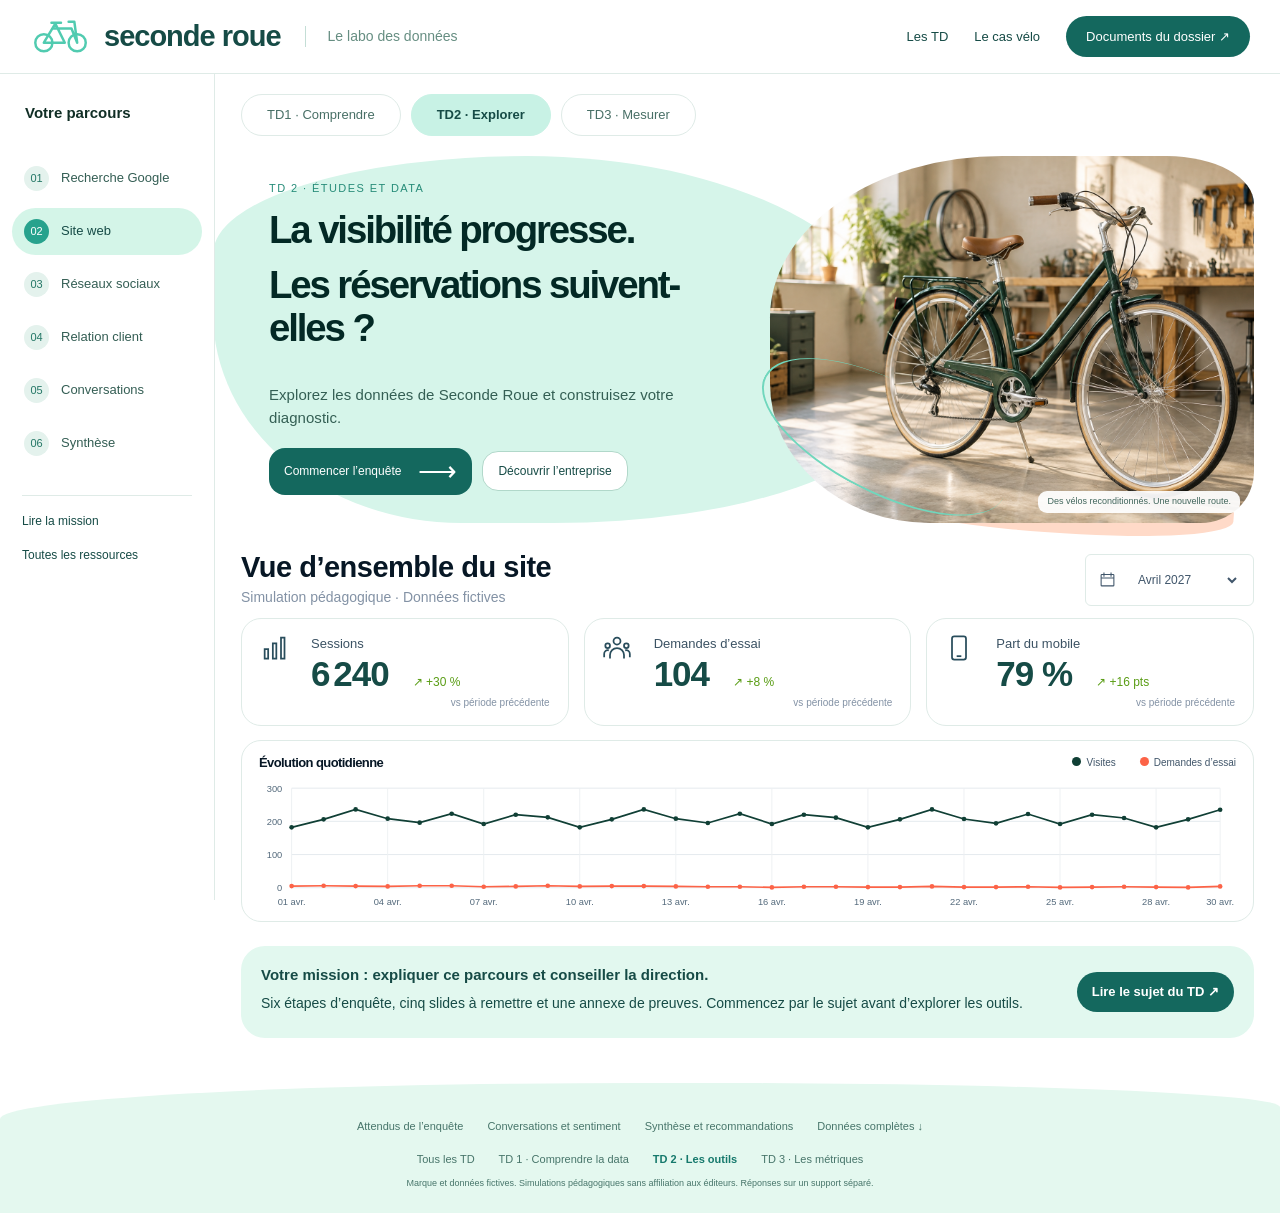
==== td2/index.html @ 2f0f9d17 "Add files via upload" ====
<!doctype html><html lang="fr"><head><meta charset="utf-8"><meta name="viewport" content="width=device-width,initial-scale=1"><meta name="theme-color" content="#103f35"><title>Seconde Roue | TD2 • Études et Data</title><link rel="stylesheet" href="style.css"><link rel="stylesheet" href="maquette.css"><link rel="stylesheet" href="pedagogie.css"><script defer src="data.js"></script><script defer src="lab.js"></script><script defer src="pedagogie.js"></script><script defer src="design.js"></script><link rel="stylesheet" href="../fresh.css"><script src="../fresh.js" defer></script></head><body data-fresh-td="2">
<a class="skip-content" href="#workspace">Aller à l’espace d’analyse</a>
<header class="masthead"><a href="./" class="reference-logo" aria-label="seconde roue, accueil"></a><nav class="primary-nav" aria-label="Navigation principale"><a href="../index.html">Tous les TD</a><a href="#mission">Le sujet du TD</a><a href="#site">Les outils</a><a href="#documents">Les documents</a></nav><a class="open-folder" href="#mission">Ouvrir le dossier</a><button class="header-search" id="open-search" aria-label="Rechercher dans les données"><svg viewBox="0 0 24 24" aria-hidden="true"><circle cx="10" cy="10" r="6.5"/><path d="m15 15 5 5"/></svg></button><div class="brand-manifesto">DES<br>VÉLOS<br>POUR<br>DEMAIN<span></span></div></header>
<section class="landing-hero" aria-labelledby="hero-title"><div class="landing-copy"><a href="../index.html" class="module-label" title="Revenir à l’accueil du module">TD 2 · ÉTUDES ET DATA</a><h1 id="hero-title"><span>La visibilité progresse.</span><span>Les réservations suivent-elles ?</span></h1><p>Explorez les données de Seconde Roue et construisez votre diagnostic.</p><div class="hero-buttons"><a class="start-investigation" href="#mission">Commencer l’enquête <span>⟶</span></a><button data-doc="D01" class="discover-company">Découvrir l’entreprise</button></div><div class="hero-signature"><span></span>DES VÉLOS DE SECONDE VIE<br>POUR UN AVENIR PLUS LOIN.</div></div><figure class="landing-figure"><div class="reference-photo" role="img" aria-label="Vélo de ville vert dans l’atelier Seconde Roue, visuel de la maquette approuvée"></div><figcaption>Des vélos reconditionnés. Une nouvelle route.</figcaption></figure></section>
<section id="workspace" class="analysis-workspace" aria-label="Espace d’analyse"><aside class="analysis-sidebar"><div class="analysis-label">ESPACE D’ANALYSE</div><nav id="sections" aria-label="Dossiers du TD"></nav><div class="analysis-signature"><span></span>COMPRENDRE AUJOURD’HUI.<br>PLUS DE VÉLOS DEMAIN.</div></aside><main id="main" tabindex="-1"></main></section>
<footer class="site-footer"><nav aria-label="Prolonger l’analyse"><a href="#mission">Attendus de l’enquête</a><a href="#ecoute">Conversations et sentiment</a><a href="#synthese">Synthèse et recommandations</a><a href="downloads/donnees-completes.json" download>Données complètes ↓</a></nav><br><nav aria-label="Travaux dirigés du module"><a href="../index.html">Tous les TD</a><a href="../td1/index.html">TD 1 · Comprendre la data</a><a href="./" aria-current="page">TD 2 · Les outils</a><a href="../td3/index.html">TD 3 · Les métriques</a></nav><p>Marque et données fictives. Simulations pédagogiques sans affiliation aux éditeurs. Réponses sur un support séparé.</p></footer><dialog id="detail"><button class="close" aria-label="Fermer">×</button><div id="detail-content"></div></dialog>
</body></html>
---- td2/style.css ----
:root{--green:#173f35;--paper:#f7f6f0;--lime:#d6ed78;--coral:#f07857;--ink:#243d35;--muted:#66746d;--line:#e0e5de;--blue:#4285f4}*{box-sizing:border-box}body{margin:0;background:var(--paper);color:var(--ink);font-family:Arial,sans-serif;font-size:15px;line-height:1.55}a{color:inherit}button,input,select{font:inherit}button,a,select,input{outline-offset:4px}button{cursor:pointer}.course{background:#fff;border-bottom:1px solid var(--line);padding:18px 32px;display:flex;align-items:center;gap:40px}.course-title{text-decoration:none;font-size:15px;letter-spacing:1px}.course-title small{display:block;font-size:10px;letter-spacing:1.5px;color:var(--muted)}.course nav{display:flex;gap:8px}.course nav a,.course nav>span{text-decoration:none;padding:8px 20px;border-radius:8px;font-size:13px;font-weight:bold}.course nav small{display:block;font-weight:normal;font-size:11px}.course nav a[aria-current]{background:var(--green);color:#fff}.course nav>span{color:#8d9690}.course-note{margin-left:auto;font-size:9px;letter-spacing:1.5px;color:var(--muted)}.shell{display:grid;grid-template-columns:238px minmax(0,1fr);max-width:1700px;margin:auto}aside{border-right:1px solid var(--line);padding:26px 21px;display:flex;flex-direction:column;min-height:calc(100vh - 90px);position:sticky;top:0;height:100vh}.brand img{width:190px;mix-blend-mode:multiply;display:block}.case-label{font-size:10px;letter-spacing:1.5px;margin:18px 10px 28px;color:var(--muted)}.case-label b{background:var(--lime);color:var(--green);padding:4px 7px;margin-left:4px;border-radius:5px}#sections{display:flex;flex-direction:column;gap:5px}#sections a{display:flex;gap:12px;align-items:center;text-decoration:none;padding:11px 12px;border-radius:8px;font-size:13px}#sections a .num{font-size:10px;color:var(--muted);width:16px}#sections a.active{background:var(--green);color:#fff}#sections a.active .num{color:var(--lime)}#sections a:hover{background:#e6ecd9;color:var(--green)}.aside-bottom{margin-top:auto;padding:30px 10px 16px}.aside-bottom p{font-family:Georgia,serif;font-size:21px;line-height:1.3}.pill{display:inline-block;border-radius:30px;background:#e9eddf;padding:5px 10px;font-size:10px}.pill.orange{background:#ffe4d9}.pill.lime{background:var(--lime)}main{padding:32px 42px 65px;min-width:0}.eyebrow{font-size:10px;letter-spacing:2px;font-weight:bold;text-transform:uppercase;color:var(--muted)}h1{font-family:Georgia,serif;font-weight:normal;font-size:46px;line-height:1.08;letter-spacing:-1.5px;margin:15px 0 18px}h1 em{color:var(--coral);font-style:normal}h2{font-family:Georgia,serif;font-size:26px;font-weight:normal;line-height:1.25;margin:0 0 14px}h3{font-size:15px;margin:0 0 10px}p{margin:0 0 15px}.intro{max-width:720px;color:var(--muted);font-size:15px}.hero{display:grid;grid-template-columns:1fr 1fr;gap:30px;align-items:center;margin:10px 0 30px}.hero img{width:100%;height:330px;object-fit:cover;border-radius:15px}.hero p{max-width:480px}.hero .eyebrow{color:var(--green)}.actions{display:flex;gap:10px;flex-wrap:wrap;margin:20px 0}.btn{display:inline-flex;text-decoration:none;border:1px solid var(--line);border-radius:7px;background:#fff;padding:10px 15px;align-items:center;gap:10px;font-size:12px;font-weight:bold;color:var(--green)}.btn.primary{background:var(--green);color:#fff;border-color:var(--green)}.btn:hover{filter:brightness(.94)}.metrics{display:grid;grid-template-columns:repeat(4,1fr);gap:12px;margin:25px 0}.metric{background:#fff;border:1px solid var(--line);padding:18px 20px;border-radius:10px}.metric small{font-size:10px;color:var(--muted);display:block}.metric strong{display:block;font-size:28px;margin:8px 0 3px;font-weight:normal;letter-spacing:-1px}.metric span{font-size:11px}.metric.featured{background:var(--lime);border-color:var(--lime)}.grid{display:grid;grid-template-columns:repeat(2,minmax(0,1fr));gap:18px;margin:22px 0}.card{background:white;padding:25px;border:1px solid var(--line);border-radius:12px}.card.dark{background:var(--green);color:white}.card.dark .eyebrow{color:var(--lime)}.card.soft{background:#eeeedf}.card p{font-size:13px}.step{display:flex;align-items:flex-start;gap:16px;margin:15px 0}.step .number{background:var(--lime);padding:5px 11px;border-radius:6px;font-size:12px;color:var(--green)}.step p{margin:0}.section-top{display:flex;justify-content:space-between;align-items:flex-start;gap:20px}.simulation{font-size:10px;color:var(--muted);max-width:150px;text-align:right}.tool-tabs{display:flex;gap:7px;flex-wrap:wrap;margin:25px 0 20px}.tool-tabs button{border:1px solid var(--line);background:white;padding:10px 15px;border-radius:6px;font-size:12px}.tool-tabs button.active{background:var(--green);color:white;border-color:var(--green)}.platform{background:#fff;border:1px solid var(--line);border-radius:12px;overflow:hidden;margin-bottom:22px}.platform-head{padding:18px 22px;border-bottom:1px solid var(--line);display:flex;justify-content:space-between;align-items:center;gap:15px}.platform-brand{font-size:18px;font-weight:bold;letter-spacing:-.5px}.platform-brand .dot{display:inline-block;width:9px;height:22px;background:#efac34;border-radius:4px;margin-right:8px;vertical-align:middle}.platform-head small{font-size:10px;color:var(--muted)}.platform-body{padding:22px}.toolbar{display:flex;flex-wrap:wrap;gap:12px;align-items:end;margin-bottom:18px}.toolbar label{font-size:10px;display:flex;flex-direction:column;gap:4px;color:var(--muted)}.toolbar input,.toolbar select{border:1px solid var(--line);padding:7px 9px;border-radius:5px;color:var(--ink);background:white;max-width:230px}.toolbar .btn{margin-left:auto}.table-wrap{overflow:auto;max-height:470px;border:1px solid var(--line);border-radius:7px}table{border-collapse:collapse;width:100%;font-size:12px;white-space:nowrap}th{position:sticky;top:0;background:#f4f6f3;text-align:left;z-index:1}th,td{padding:11px 13px;border-bottom:1px solid var(--line)}th button{border:0;background:none;color:var(--muted);padding:0;font-size:10px;text-transform:uppercase;text-align:left}tr:hover td{background:#fafbf6}td.number{text-align:right;font-variant-numeric:tabular-nums}.row-detail{border:0;color:var(--green);background:#eef3e4;border-radius:4px;padding:3px 8px;font-size:11px}.table-note{font-size:11px;color:var(--muted);margin:10px 0}.questions{background:#e9eddf;border-radius:12px;padding:25px;margin:28px 0}.questions .eyebrow{color:var(--green)}.questions ol{padding-left:20px}.questions li{margin:13px 0;padding-left:7px;font-size:14px}.questions a{font-weight:bold}.questions .deliverable{border-top:1px solid #cdd6c3;padding-top:15px;font-size:12px}.documents{display:grid;grid-template-columns:repeat(2,minmax(0,1fr));gap:10px}.doc{border:1px solid var(--line);padding:16px;border-radius:8px;background:white;text-align:left;color:var(--ink)}.doc small{display:block;font-size:10px;color:var(--muted);margin-bottom:6px}.doc:hover{border-color:var(--green)}.plot{width:100%;height:auto;display:block}.legend{display:flex;gap:20px;font-size:11px;flex-wrap:wrap}.legend i{display:inline-block;width:9px;height:9px;border-radius:50%;margin-right:5px}.note{font-size:12px;background:#f5f3ec;padding:15px;border-radius:6px;margin:15px 0}.tool-purpose{border-left:3px solid var(--coral);padding-left:16px;margin:18px 0;font-size:13px}.tool-purpose p{margin:4px 0}.flow{display:flex;gap:10px;flex-wrap:wrap;padding:25px 0}.flow span{padding:10px 15px;border-radius:8px;background:#edf1e5;flex:1;font-size:12px}.post-grid{display:grid;grid-template-columns:repeat(3,1fr);gap:12px;margin-bottom:20px}.post{padding:16px;background:#f5f6f2;border-radius:8px}.post .visual{height:75px;display:flex;align-items:center;justify-content:center;font-family:Georgia,serif;font-size:24px;margin-bottom:15px;border-radius:5px;text-align:center;line-height:1.1}.post p{font-size:12px}.funnel-row{display:grid;grid-template-columns:150px 1fr 55px;gap:14px;align-items:center;font-size:12px;margin:15px 0}.funnel-bar{height:24px;background:#edf1e5;border-radius:3px}.funnel-bar div{height:100%;background:var(--green);border-radius:3px}.budget{display:grid;grid-template-columns:repeat(3,1fr);gap:12px}.budget button{padding:18px;border-radius:8px;background:white;border:1px solid var(--line);text-align:left;color:var(--ink)}.budget button.selected{border:2px solid var(--green);background:#f0f5e7}dialog{border:0;border-radius:14px;padding:35px;max-width:760px;width:90%;max-height:85vh;color:var(--ink)}dialog::backdrop{background:#173f3580}.close{position:absolute;right:15px;top:12px;border:0;background:transparent;font-size:24px}.document-content{white-space:pre-wrap;font-size:14px;line-height:1.7}.detail-list div{padding:10px 0;border-bottom:1px solid var(--line)}.detail-list b{display:block;font-size:11px;color:var(--muted)}footer{text-align:center;font-size:10px;color:var(--muted);border-top:1px solid var(--line);padding:20px}.sr-only{position:absolute;width:1px;height:1px;overflow:hidden;clip:rect(0,0,0,0)}@media(min-width:1400px){main{padding:40px 60px}.hero img{height:380px}h1{font-size:58px}}@media(max-width:1000px){.course-note{display:none}.course{gap:15px;padding:15px}.course nav a,.course nav>span{padding:7px 12px}.shell{grid-template-columns:190px minmax(0,1fr)}aside{padding:22px 12px}.brand img{width:165px}main{padding:25px}.hero{grid-template-columns:1fr}.hero img{height:280px}.metrics{grid-template-columns:repeat(2,1fr)}.post-grid{grid-template-columns:1fr 1fr}}@media(max-width:680px){.course{display:block}.course nav{margin-top:12px}.course nav small{display:none}.shell{display:block}aside{height:auto;min-height:0;position:static;border-right:0;border-bottom:1px solid var(--line);padding:16px}.brand img{width:160px}.case-label,.aside-bottom{display:none}#sections{flex-direction:row;overflow:auto;margin-top:15px}#sections a{white-space:nowrap;padding:8px}#sections .num{display:none}main{padding:24px 16px}h1{font-size:38px}.grid,.documents,.post-grid,.budget{grid-template-columns:1fr}.hero{gap:15px}.hero img{height:250px}.platform-body{padding:14px}.metric{padding:14px}.metric strong{font-size:25px}.simulation{max-width:100px}.funnel-row{grid-template-columns:110px 1fr 35px}}@media print{aside,.course,footer,.toolbar,.tool-tabs,.actions{display:none}.shell{display:block}main{padding:0}.platform,.card,.questions{break-inside:avoid}.table-wrap{max-height:none}body{background:white}dialog{position:static}.hero img{height:200px}}
---- td2/maquette.css ----
:root{--green:#103f35;--ink:#062c28;--paper:#faf9f5;--lime:#d0f377;--coral:#fc6347;--muted:#697980;--line:#d8dfe4}html{scroll-behavior:smooth}body{background:var(--paper);color:var(--ink);font-family:Arial,Helvetica,sans-serif;font-size:15px}.skip-content{position:absolute;left:20px;top:-100px;z-index:20;background:var(--green);color:white;padding:12px}.skip-content:focus{top:12px}.masthead{height:89px;max-width:1600px;margin:auto;padding:0 3.4%;display:flex;align-items:center;gap:0}.reference-logo{display:block;flex:none;width:320px;height:60px;background:url('assets/maquette.png') no-repeat -50px -13px;background-size:1536px 1024px}.primary-nav{display:flex;gap:42px;margin:auto;align-items:center}.primary-nav a{text-decoration:none;font-size:15px;color:#071923;white-space:nowrap}.primary-nav a:hover{color:#58832d}.open-folder{padding:13px 29px;border-radius:10px;background:var(--lime);font-size:15px;color:#092d23;text-decoration:none;white-space:nowrap}.header-search{border:0;border-left:1px solid #b8c0c1;border-right:1px solid #b8c0c1;background:none;margin-left:7.3%;padding:13px 31px;display:grid;place-items:center;color:var(--ink)}.header-search svg{width:23px;height:23px;fill:none;stroke:currentColor;stroke-width:1.4}.brand-manifesto{font-size:9px;letter-spacing:2.3px;line-height:1.35;margin-left:24px;min-width:57px}.brand-manifesto span{display:block;width:27px;border-top:1px solid var(--muted);margin-top:8px}.landing-hero{display:grid;grid-template-columns:minmax(0,1fr) minmax(0,1fr);gap:2.5%;max-width:1600px;margin:0 auto;padding:0 1.85% 10px 3.6%;align-items:stretch}.landing-copy{padding-top:38px;display:flex;flex-direction:column;min-width:0}.module-label{font-size:11px;letter-spacing:3.5px;color:#42565c;text-decoration:none;width:max-content}.landing-copy h1{font-family:Georgia,'Times New Roman',serif;font-weight:600;font-size:clamp(30px,3.72vw,58px);letter-spacing:-2.6px;line-height:1.14;margin:21px 0 16px;color:#032925}.landing-copy h1 span{display:block;white-space:nowrap;transform:scaleX(.93);transform-origin:left;width:107.5%}.landing-copy>p{font-size:19px;color:#526269;line-height:1.4;letter-spacing:.05px;margin:2px 0 28px;max-width:670px}.hero-buttons{display:flex;gap:34px;align-items:center}.start-investigation{display:flex;align-items:center;gap:17px;background:var(--green);color:white;padding:14px 30px;border-radius:10px;font-size:16px;text-decoration:none;white-space:nowrap}.start-investigation span{font-size:27px;line-height:1;font-weight:normal}.discover-company{font-size:16px;border:0;background:transparent;color:var(--ink);padding:10px 0;white-space:nowrap}.hero-signature{font-size:10px;letter-spacing:2.8px;line-height:1.6;color:#42565c;margin-top:auto;padding:35px 0 31px}.hero-signature>span{display:block;width:29px;border-top:1px solid #576b6e;margin-bottom:11px}.landing-figure{margin:0;min-width:0}.reference-photo{aspect-ratio:738/459;width:100%;border-radius:14px;background-image:url('assets/maquette.png');background-size:208.1301% 223.0937%;background-position:96.3659% 15.7522%;background-repeat:no-repeat}.landing-figure figcaption{text-align:right;color:#5c6c72;font-size:11px;margin-top:5px;padding-right:3px}.analysis-workspace{display:grid;grid-template-columns:261px minmax(0,1fr);max-width:1560px;margin:0 auto 32px;width:calc(100% - 40px);background:#fff;border-radius:9px;overflow:hidden;min-height:426px}.analysis-sidebar{padding:23px 12px 23px;position:static;min-height:0;height:auto;top:auto;background:#ecf3d5;border:0;display:flex;flex-direction:column}.analysis-label{font-size:10px;letter-spacing:2.3px;color:#102e25;padding:0 18px;margin:0 0 18px}#sections{display:flex;gap:2px}#sections a{display:flex;align-items:center;gap:18px;font-size:14px;padding:14px 18px;color:#173d35;border-radius:6px;white-space:nowrap;min-height:49px}#sections a .nav-icon{width:25px;height:25px;flex:none}#sections a .nav-icon svg{width:23px;height:23px;fill:none;stroke:currentColor;stroke-width:1.6;stroke-linecap:round;stroke-linejoin:round}#sections a.active{background:var(--green);color:white}#sections a:hover{background:#dce9bf}#sections a.active:hover{background:#174c40}.analysis-signature{font-size:9px;letter-spacing:2.4px;color:#476158;line-height:1.65;margin-top:auto;padding:35px 20px 0}.analysis-signature span{display:block;width:27px;border-top:1px solid #687c6b;margin-bottom:12px}main{padding:19px 24px 25px;min-width:0;background:#fff}main h1{font-family:Arial,sans-serif;font-size:30px;font-weight:600;line-height:1.17;letter-spacing:-.7px;margin:3px 0 10px}main h1 br{display:none}main h1 em{color:var(--ink)}main .section-top .intro{font-size:13px;max-width:750px;margin-bottom:8px;color:#7d8c9a}main .section-top .eyebrow{font-size:9px;letter-spacing:1.5px;margin-bottom:7px;display:block}main .simulation{font-size:9px;max-width:125px}.overview-head{display:flex;justify-content:space-between;align-items:flex-start;gap:15px;margin:0 0 12px}.overview-head h2{font-family:Arial,sans-serif;font-weight:bold;font-size:28px;letter-spacing:-.5px;color:#071725;margin:0 0 2px}.overview-head p{font-size:14px;color:#8392a5;margin:0}.overview-period{display:flex;align-items:center;gap:10px;border:1px solid var(--line);padding:9px 13px;border-radius:6px;flex:none;margin-top:5px;color:#40566b;font-size:12px;background:#fff}.overview-period svg{width:17px;height:17px;stroke:currentColor;fill:none;stroke-width:1.5}.overview-period select{border:0;color:#40566b;background:white;font-size:12px;max-width:170px;padding-right:8px}.overview-metrics{display:grid;grid-template-columns:repeat(3,1fr);gap:15px;margin:0 0 14px}.overview-metric{border:1px solid var(--line);border-radius:5px;padding:15px 18px 16px;display:grid;grid-template-columns:34px 1fr;gap:4px 17px;min-width:0}.overview-metric .metric-icon{grid-row:1/4}.metric-icon svg{width:28px;height:28px;stroke:#294d5c;fill:none;stroke-width:1.5}.overview-metric .stat-label{font-size:13px;color:#3b5263;margin:0 0 5px}.overview-metric .stat-line{display:flex;align-items:baseline;gap:24px;flex-wrap:wrap}.overview-metric .stat-value{color:#071725;font-size:35px;letter-spacing:-1px;line-height:1.1}.overview-metric .stat-change{font-size:12px;color:#5a9d15;white-space:nowrap}.overview-metric .stat-foot{font-size:10px;color:#8392a5;text-align:right;margin:1px 0 0}.daily-chart{border:1px solid var(--line);border-radius:6px;padding:12px 17px 9px;overflow:hidden}.chart-head{display:flex;justify-content:space-between;align-items:center;gap:14px}.chart-head h3{font-size:13px;color:#071725;font-weight:600;margin:0}.chart-head .legend{font-size:10px;gap:24px;color:#41566a}.daily-chart svg{display:block;width:100%;margin-top:5px}.overview-note{font-size:11px;color:#6a7e8c;margin:8px 0 0}.overview-actions{display:flex;gap:10px;margin-top:15px;flex-wrap:wrap}.overview-actions .btn{font-weight:normal;font-size:11px;padding:7px 12px}.investigation-body{border-top:1px solid #e5e9ec;margin-top:28px;padding-top:24px}.investigation-body h2{font-family:Arial,sans-serif;font-size:21px;font-weight:bold;color:#092d28}.tool-tabs{margin:17px 0 15px;gap:6px}.tool-tabs button{font-size:11px;border-radius:5px;padding:9px 12px}.platform{border-radius:6px;margin-bottom:18px}.platform-head{padding:14px 16px;background:#fcfdfb}.platform-brand{font-size:17px;font-weight:600}.platform-body{padding:18px}.metric{border-radius:5px;padding:13px 15px}.metrics{gap:10px;margin:16px 0;grid-template-columns:repeat(4,minmax(0,1fr))}.metric strong{font-size:27px;color:#081c29}.metric small{font-size:9px}.metric.featured{background:#f0f5e4;border-color:#d7e3c8}.metric span{font-size:10px;color:#667782}.tool-purpose{border-left:2px solid #c4dd94;padding-left:12px;font-size:12px;margin:0 0 17px}.tool-purpose p{margin:3px 0}.toolbar{gap:9px}.toolbar label{font-size:9px}.toolbar .btn{font-size:10px;padding:8px 10px}.toolbar input,.toolbar select{font-size:11px;padding:7px 8px}.table-wrap{border-radius:5px;max-height:420px}.table-note{font-size:10px;color:#82919b}table{font-size:11px}th,td{padding:10px 12px}th{background:#f6f8f5}th button{font-size:9px}.questions{border:1px solid #dbe5c9;background:#f1f5e7;border-radius:6px;padding:20px}.questions h2{font-family:Arial,sans-serif;font-size:21px;font-weight:600;margin-top:6px}.questions li{font-size:13px}.questions .eyebrow{font-size:9px}.card{border-radius:6px;padding:22px}.card h2{font-family:Arial,sans-serif;font-size:22px;font-weight:600}.doc{border-radius:6px;font-size:12px;padding:15px}.doc small{font-size:9px}.site-footer{display:block;max-width:1560px;margin:auto;padding:15px 30px 24px;border-top:1px solid #e3e6df;font-size:10px;color:#7a8a85;background:transparent}.site-footer nav{display:flex;gap:24px;justify-content:center;flex-wrap:wrap}.site-footer nav a{text-decoration:none}.site-footer nav a[aria-current]{color:var(--green);font-weight:bold}.site-footer p{margin:10px 0 0;text-align:center;font-size:9px}.site-footer span{color:#98a09b}.analysis-workspace:target{scroll-margin-top:18px}.documents-intro{font-size:14px;color:#788c93}.grid{gap:15px}.landing-hero .hero-signature{font-family:Arial,sans-serif}.header-search:hover{color:#65a411}.open-folder:hover{background:#c5ec67}.btn.primary{background:var(--green)}@media(min-width:1450px){.landing-copy h1{font-size:58px}.landing-copy{padding-top:39px}.landing-copy>p{font-size:20px}.hero-signature{padding-bottom:33px}.analysis-workspace{margin-top:0}.overview-metric{min-height:109px}}@media(max-width:1200px){.reference-logo{width:260px;height:50px;background-size:1248px 832px;background-position:-40.6px -10.6px}.primary-nav{gap:23px}.primary-nav a{font-size:13px}.open-folder{font-size:13px;padding:12px 18px}.header-search{margin-left:25px;padding:11px 18px}.brand-manifesto{margin-left:18px;font-size:8px}.landing-copy{padding-top:25px}.landing-copy h1{font-size:3.7vw;letter-spacing:-1.8px}.landing-copy>p{font-size:15px;margin-bottom:22px}.hero-buttons{gap:21px}.start-investigation{font-size:13px;padding:12px 20px}.discover-company{font-size:13px}.hero-signature{font-size:8px;padding:25px 0 17px}.analysis-workspace{grid-template-columns:220px minmax(0,1fr)}.analysis-sidebar{padding-top:20px}#sections a{font-size:12px;padding:12px 15px;gap:12px}.analysis-label{font-size:9px}.overview-head h2{font-size:24px}.overview-metric{grid-template-columns:24px 1fr;padding:13px;gap:6px 9px}.metric-icon svg{width:24px;height:24px}.overview-metric .stat-value{font-size:30px}.overview-metric .stat-line{gap:9px}.overview-metric .stat-label{font-size:11px}.overview-metric .stat-change{font-size:10px}.overview-head p{font-size:12px}.overview-period{font-size:11px;padding:8px}.overview-period select{font-size:11px}.analysis-signature{font-size:8px;letter-spacing:1.7px}.metrics{grid-template-columns:repeat(2,1fr)}}@media(max-width:900px){.masthead{padding:0 22px;height:78px}.reference-logo{width:225px;height:47px;background-size:1080px 720px;background-position:-35.1px -9.1px}.primary-nav{gap:18px;margin-left:auto;margin-right:20px}.primary-nav a{font-size:12px}.header-search,.brand-manifesto{display:none}.open-folder{font-size:12px;padding:11px 15px}.landing-hero{padding:0 22px 12px;gap:22px}.landing-copy{padding-top:15px}.landing-copy h1{font-size:3.65vw;letter-spacing:-1.1px;margin:17px 0 14px}.landing-copy>p{font-size:13px}.hero-buttons{gap:16px;align-items:flex-start}.start-investigation{font-size:11px;padding:10px 13px;gap:9px}.discover-company{font-size:11px;padding:11px 0}.hero-signature{font-size:7px;letter-spacing:1.5px;padding:20px 0 12px}.landing-figure figcaption{font-size:8px}.analysis-workspace{width:calc(100% - 30px);grid-template-columns:185px 1fr}.analysis-sidebar{padding:18px 9px}.analysis-label{font-size:8px;letter-spacing:1.6px;padding-left:10px}#sections a{font-size:11px;gap:10px;padding:11px 10px}.analysis-signature{font-size:7px;padding-left:10px;letter-spacing:1.4px}main{padding:18px 16px}.overview-head{flex-wrap:wrap;gap:6px}.overview-head h2{font-size:22px}.overview-period{margin-top:0}.overview-metrics{gap:8px}.overview-metric{grid-template-columns:1fr;padding:12px}.overview-metric .metric-icon{display:none}.overview-metric .stat-line{gap:7px}.overview-metric .stat-value{font-size:27px}.overview-metric .stat-change{font-size:9px}.overview-metric .stat-foot{font-size:8px;text-align:left}.daily-chart{padding:10px}.chart-head .legend{gap:10px;font-size:8px}main h1{font-size:26px}.section-top{gap:10px}.documents{grid-template-columns:1fr}}@media(max-width:640px){.masthead{height:73px;padding:0 17px;flex-wrap:wrap;justify-content:space-between}.reference-logo{width:218px;height:47px}.primary-nav{display:none}.open-folder{font-size:11px;padding:10px 12px}.landing-hero{display:flex;flex-direction:column;padding:5px 18px 18px;gap:20px}.landing-copy{padding:8px 0 0}.module-label{font-size:9px;letter-spacing:2.4px}.landing-copy h1{font-size:clamp(25px,6.25vw,39px);letter-spacing:-1.4px;margin:17px 0 15px}.landing-copy h1 span{width:108%;transform:scaleX(.925)}.landing-copy>p{font-size:14px;line-height:1.5;margin-bottom:20px}.hero-buttons{align-items:center;gap:19px}.start-investigation{font-size:12px;padding:12px 16px}.discover-company{font-size:12px}.hero-signature{display:none}.landing-figure figcaption{font-size:9px;margin-top:7px}.analysis-workspace{display:block;width:calc(100% - 24px);border-radius:8px;margin-bottom:20px}.analysis-sidebar{padding:13px 10px}.analysis-label{margin-bottom:8px}#sections{display:flex;flex-direction:row;overflow:auto;gap:6px}#sections a{flex:none;font-size:11px;padding:9px 11px;min-height:38px}#sections a .nav-icon svg{width:18px;height:18px}#sections a .nav-icon{width:18px;height:18px}.analysis-signature{display:none}main{padding:20px 14px}.overview-head h2{font-size:24px}.overview-head p{font-size:11px}.overview-period{margin:6px 0}.overview-metrics{gap:8px}.overview-metric{padding:12px 9px}.overview-metric .stat-value{font-size:26px}.overview-metric .stat-label{font-size:10px}.overview-metric .stat-change{font-size:9px}.overview-metric .stat-foot{display:none}.overview-metric .stat-line{display:block}.daily-chart{padding:11px 9px}.chart-head h3{font-size:11px}.daily-chart svg{min-height:120px}.chart-head .legend{font-size:8px}.overview-note{font-size:10px;line-height:1.5}.overview-actions .btn{padding:8px 9px;font-size:10px}.metrics{grid-template-columns:repeat(2,1fr)}.grid{grid-template-columns:1fr}.platform-body{padding:13px}.platform-head{padding:12px}.platform-brand{font-size:14px}.simulation{display:none}main h1{font-size:26px}.site-footer nav{gap:13px;font-size:9px}.site-footer{padding:15px}.tool-tabs button{font-size:10px;padding:8px 10px}.toolbar input{max-width:210px}.questions{padding:16px}.questions li{font-size:12px}.questions h2{font-size:19px}}@media(prefers-reduced-motion:reduce){html{scroll-behavior:auto}}@media print{.masthead,.analysis-sidebar,.site-footer,.hero-buttons{display:none}.landing-hero{display:block}.landing-figure{display:none}.landing-copy h1 span{white-space:normal}.analysis-workspace{display:block;width:100%}.landing-copy h1{font-size:32px}.landing-copy{padding:0}.daily-chart{break-inside:avoid}}
:root{--maquette-revision:2}.landing-hero{grid-template-columns:minmax(0,.96fr) minmax(0,1.04fr)}.landing-copy h1{font-family:'Times New Roman',Georgia,serif}.analysis-workspace{margin-top:9px}.landing-copy h1 span{transform:scaleX(.93)}@media(max-width:640px){.landing-copy h1 span{transform:scaleX(.88);width:113.6%}}

@media(min-width:1450px){.landing-copy h1{font-size:64px;letter-spacing:-2.6px}.overview-head h2{font-size:30px}}

.landing-copy h1{line-height:1.08;margin-bottom:14px}.overview-metric{gap:2px 17px}.overview-metric .stat-label{margin:0}.overview-metric .stat-foot{line-height:1.2}.overview-head{margin-bottom:10px}.analysis-workspace main{padding-bottom:17px}@media(min-width:1450px){.landing-copy h1 span:last-child{font-size:62px}}
---- td2/pedagogie.css ----
.work-guide,.subject-mandate{background:#f0f5e7;border:1px solid #dce7ce;border-radius:16px;padding:22px 24px;margin:18px 0 24px}.work-guide h2{margin:12px 0 8px;font-size:24px}.work-guide p{margin:8px 0}.work-guide-top{display:flex;align-items:center;justify-content:space-between;gap:15px}.work-guide-top a,.question-link{font-size:13px;font-weight:700;color:#103f35}.work-sources{font-size:13px;color:#536555}.question-link{display:inline-block;margin-top:8px}.subject-mandate h2{font-size:30px;line-height:1.2;max-width:850px;margin:15px 0}.subject-rules{border-left:3px solid #fc6347;padding:2px 20px;margin:25px 0}.assignment-grid{display:grid;grid-template-columns:repeat(2,minmax(0,1fr));gap:16px;margin:20px 0 30px}.assignment-card{border:1px solid #e0e7da;border-radius:14px;padding:20px;color:#103f35;text-decoration:none;background:#fff}.assignment-card:hover{border-color:#103f35;background:#fafcf6}.assignment-card h3{margin:10px 0;font-size:21px}.assignment-card p{font-size:14px}.assignment-card small{display:block;color:#69796e;margin:12px 0}.assignment-card>b{font-size:13px}.overview-assignment{display:flex;justify-content:space-between;align-items:center;gap:20px;margin:24px 0 0;padding:18px 20px;background:#f0f5e7;border-radius:12px}.overview-assignment p{margin:6px 0;font-size:14px}.overview-assignment .btn{white-space:nowrap}.trend-controls{display:flex;gap:8px;flex-wrap:wrap;margin:12px 0}.trend-toggle{border:1px solid #dce4db;border-radius:8px;background:#fff;padding:9px 12px;font-size:12px;color:#173f35;display:flex;align-items:center;gap:7px;cursor:pointer}.trend-toggle[aria-pressed=false]{opacity:.55;text-decoration:line-through}.trend-toggle i,.trend-dot{display:inline-block;width:10px;height:10px;border-radius:50%;flex-shrink:0}.trend-chart{position:relative;margin:18px 0 0}.interactive-trends{display:block;width:100%;height:auto;cursor:crosshair;touch-action:pan-y}.interactive-trends:focus-visible{outline:2px solid #173f35;outline-offset:4px;border-radius:6px}.trend-tooltip{position:absolute;top:4px;transform:translateX(-50%);width:285px;max-width:90%;background:rgba(255,255,255,.97);border:1px solid #d9e4d8;box-shadow:0 6px 20px #173f3520;border-radius:10px;padding:12px;pointer-events:none;color:#173f35;font-size:12px}.trend-tooltip>b{display:block;margin-bottom:8px;text-transform:capitalize}.trend-tooltip>div{display:flex;align-items:center;gap:7px;margin:6px 0}.trend-tooltip>div>strong{margin-left:auto}.trend-tooltip small{display:block;margin-top:8px;color:#69776c;font-size:10px}.trend-reading{font-size:13px;min-height:40px;color:#536555}.questions{scroll-margin-top:25px}@media(max-width:700px){.assignment-grid{grid-template-columns:1fr}.work-guide-top,.overview-assignment{align-items:flex-start;flex-direction:column}.work-guide,.subject-mandate{padding:18px}.subject-mandate h2{font-size:25px}.trend-tooltip{width:240px;font-size:10px;top:-12px}.trend-controls .btn{padding:8px}.trend-controls{gap:5px}.trend-toggle{font-size:10px;padding:8px}}
@media print{.trend-controls,.question-link,.work-guide-top>a{display:none}.assignment-grid{display:block}.assignment-card{display:block;break-inside:avoid;margin:8px 0}.subject-mandate,.work-guide{break-inside:avoid}.overview-assignment{display:none}}

.post-evidence-visual{background:#fff4cf;border-radius:14px;padding:28px;text-align:center;font-size:24px;font-weight:700;line-height:1.4;color:#173f35}.post-evidence{margin:18px 0}.post .visual{font-size:20px;line-height:1.3}
---- fresh.css ----
/* Shared visual language for TD1 and TD2. */
:root{--ink:#164b46;--navy:#164b46;--blue:#158979;--blue-soft:#e1f7ef;--green:#16796c;--green-soft:#e1f7ef;--paper:#fff;--off:#f8fcfa;--line:#dfebe7;--muted:#58766f;--mint:#d6f5ea;--peach:#ffdac8;--lime:#c6eee0;--coral:#ba6146;--shadow:none;--body:'Trebuchet MS',Arial,sans-serif;--display:'Trebuchet MS',Arial,sans-serif}
body{background:#fff;color:var(--ink);font-family:var(--body);line-height:1.5}h1,h2,h3,h4,button,input,select{font-family:var(--body)}h1,h2,h3{color:var(--ink);letter-spacing:-.045em}button,a,input,select{touch-action:manipulation}a{color:inherit}button:focus-visible,a:focus-visible,input:focus-visible,select:focus-visible{outline:3px solid #158979;outline-offset:4px}button{cursor:pointer}.fresh-header{height:74px;border-bottom:1px solid var(--line);display:flex;align-items:center;gap:24px;padding:0 30px;background:white}.fresh-brand{display:flex;align-items:center;gap:12px;text-decoration:none;font-size:29px;font-weight:800;letter-spacing:-1px;white-space:nowrap}.fresh-brand svg{width:62px;height:40px;stroke:#51cbb0;fill:none;stroke-width:2.6;stroke-linecap:round;stroke-linejoin:round}.fresh-tagline{border-left:1px solid #c4ded6;padding-left:22px;color:#668e82;font-size:14px}.fresh-header nav{margin-left:auto;display:flex;gap:26px;align-items:center;font-size:13px}.fresh-header nav a{text-decoration:none}.fresh-header .fresh-cta,.primary,.next-btn,.btn.primary,.start-investigation,.open-folder{background:#14685e;color:white;border:0;border-radius:999px;box-shadow:none}.fresh-header .fresh-cta{padding:11px 20px}.course-tabs{display:flex;gap:10px;margin:0 0 20px;flex-wrap:wrap}.course-tabs a{border:1px solid var(--line);border-radius:999px;padding:10px 25px;text-decoration:none;font-size:13px;color:#486f66}.course-tabs a[aria-current]{background:#c8f2e5;border-color:#c8f2e5;color:#164b46;font-weight:bold}.fresh-content{min-width:0;padding:20px 26px 45px}.fresh-label{font-size:15px;font-weight:800;margin:10px 13px 20px}.eyebrow,.module-label{color:#278c79!important;font-size:11px;letter-spacing:.13em}.fresh-hero{position:relative;isolation:isolate}.fresh-hero:before{content:'';position:absolute;z-index:-1;inset:0 35% 0 -28px;background:#d6f5ea;border-radius:48% 57% 53% 38% / 28% 55% 35% 60%}.fresh-hero:after{content:'';position:absolute;z-index:-1;right:2%;bottom:0;width:37%;height:65px;background:#ffdac8;border-radius:50% 35% 45% 50%;transform:rotate(4deg)}
.analysis-workspace,.app-shell{display:grid;grid-template-columns:215px minmax(0,1fr);width:100%;max-width:1700px;margin:0 auto;background:white;border-radius:0;overflow:visible}.analysis-sidebar,.sidebar{position:sticky;top:0;inset:auto;align-self:start;width:auto;height:auto;max-height:100vh;overflow:auto;min-height:calc(100vh - 74px);background:#fff;border:0;border-right:1px solid var(--line);padding:18px 12px;z-index:2}.analysis-label{font-size:15px;letter-spacing:0;font-weight:800;padding:10px 13px;margin-bottom:20px}.analysis-signature,.side-poster,.sidebar>.brand,.topbar,.side-time strong{display:none}#sections,.section-nav{display:flex;flex-direction:column;gap:6px}#sections a,.section-btn{width:100%;border:0;display:flex;align-items:center;gap:12px;padding:11px 12px;min-height:44px;border-radius:999px;background:white;color:#345e54;font-size:13px;text-decoration:none;text-align:left}#sections a.active,.section-btn.active{background:#d4f5e8!important;color:#164b46!important;box-shadow:none}#sections a:hover,.section-btn:hover{background:#edf9f4}.section-btn strong{font-size:13px;font-weight:500}.section-btn.active strong{font-weight:800}.section-btn small,.section-btn .tick{display:none}#sections .nav-icon,.section-btn .nav-icon{width:29px;height:29px;flex:0 0 29px;background:#e4f2ed;color:#247766;border-radius:50%;display:grid;place-items:center;font-size:11px}.section-btn.active .nav-icon,#sections a.active .nav-icon{background:#27a28d;color:white}.section-btn .nav-icon svg{width:18px;height:18px}.side-time{margin:30px 12px;background:transparent;color:#54786c;font-size:12px}.fresh-side-links{margin:28px 10px 0;padding-top:16px;border-top:1px solid var(--line);display:grid;gap:16px;font-size:12px}.fresh-side-links a{text-decoration:none}
.landing-hero{padding:0;margin:0 0 26px;max-width:none;grid-template-columns:1.05fr 1fr;gap:20px;min-height:310px;align-items:center}.landing-copy{padding:24px 18px 28px 28px}.landing-copy h1,.landing-copy h1 span:last-child{font-family:var(--display);font-size:clamp(28px,3vw,46px);font-weight:800;line-height:1.12;letter-spacing:-.055em;margin:12px 0}.landing-copy h1 span{white-space:normal;transform:none;width:auto}.landing-copy>p{font-size:15px;line-height:1.55;margin:10px 0 18px;color:#345f54}.hero-signature,.brand-manifesto{display:none}.hero-buttons{gap:10px;flex-wrap:wrap}.start-investigation,.discover-company{padding:10px 15px;font-size:12px;border-radius:16px;white-space:normal}.discover-company{border:1px solid #b1d8ca;background:white}.landing-figure{align-self:stretch;position:relative}.reference-photo{height:100%;min-height:300px;aspect-ratio:auto;border-radius:48% 18% 11% 33% / 44% 13% 14% 38%;background-image:url('td2/assets/hero.png');background-size:cover;background-position:center}.landing-figure figcaption{position:absolute;bottom:10px;right:14px;max-width:80%;background:#ffffffed;padding:4px 9px;border-radius:9px;font-size:9px;color:#42675d}.analysis-workspace main{padding:0;background:white;min-width:0}.section-top{margin-bottom:18px}main h1{font-size:29px;font-family:var(--body)}main .section-top .intro{color:#58766f;font-size:14px}.fresh-investigation{display:grid;grid-template-columns:minmax(0,1.7fr) minmax(290px,1fr);gap:20px;align-items:start}.fresh-data{min-width:0;border:1px solid var(--line);border-radius:26px;padding:20px}.platform{border-radius:18px;border:0;overflow:hidden;margin:0 0 15px}.platform-head{background:white;padding:0 0 16px;border-bottom:1px solid var(--line)}.platform-brand{font-size:20px}.platform-body{padding:14px 0}.tool-tabs{gap:8px;margin:0 0 18px;flex-wrap:wrap}.tool-tabs button{border-radius:14px;border:1px solid var(--line);background:white;padding:9px 15px;color:#345f54}.tool-tabs button.active,.tool-tabs button[aria-selected=true]{background:#b8eedc;color:#174e42;border-color:#b8eedc}.toolbar input,.toolbar select,select{border:1px solid #d5e5de;border-radius:13px;background:white;color:#315d50;padding:8px;max-width:100%}.toolbar{flex-wrap:wrap}.table-wrap,.data-wrap{border:1px solid var(--line);border-radius:16px;max-width:100%;overflow:auto}th,.data-table thead th{background:#daf5e9;color:#244f43}th,td{border-color:#e5eeea;padding:11px 12px}table{font-size:12px}.questions,.questions-list{background:#e2f8ef;border:0;border-radius:30px 38px 32px 55px;padding:26px;box-shadow:none}.questions h2{font-family:var(--body);font-size:29px;line-height:1.1;margin:10px 0 24px}.questions li{font-size:14px;line-height:1.65;margin-bottom:23px}.questions ol{list-style:none;padding:0;counter-reset:question}.questions ol>li{position:relative;padding-left:45px;counter-increment:question}.questions ol>li:before{content:counter(question);position:absolute;left:0;top:0;background:#ffdac8;width:31px;height:31px;border-radius:50%;display:grid;place-items:center;font-weight:bold;color:#245a4a}.deliverable{background:transparent;border-top:1px solid #c1e4d5;padding-top:20px}.card,.doc,.metric,.overview-metric,.daily-chart,.work-guide,.assignment-card{border-radius:20px;box-shadow:none}.metric.featured,.work-guide{background:#f0faf5;border-color:#d1e9dc}.work-guide{margin-bottom:20px}.doc{background:#fff;border:1px solid var(--line)}.fresh-data .documents{grid-template-columns:1fr}.overview-head h2{font-size:29px}.overview-metric .stat-value{color:#164b46}.overview-assignment{border-radius:24px;background:#e2f8ef}.btn{border-radius:999px}.site-footer,body>footer{background:#e4f8ef;border:0;border-radius:50% 45% 0 0 / 36px 24px 0 0;padding:35px 30px 22px;margin:0;color:#47756a;font-size:11px}dialog{border-radius:24px;border:1px solid var(--line)}
.main{padding:20px 26px 45px;min-width:0}.welcome{grid-template-columns:1.05fr 1fr;grid-template-areas:'copy photo' 'routes routes' 'process process';gap:24px;position:relative;isolation:isolate}.welcome-copy{padding:32px 15px 30px 28px;position:relative}.welcome-copy:before{content:'';position:absolute;z-index:-1;inset:0 -50px 0 -26px;background:#d6f5ea;border-radius:45% 55% 48% 30% / 22% 50% 34% 42%}.welcome-copy h2{font:800 clamp(30px,3vw,46px)/1.1 var(--display);letter-spacing:-.055em;margin:15px 0}.welcome-copy p{font-size:15px}.welcome-photo{height:340px;border-radius:48% 17% 13% 30% / 38% 12% 18% 38%;box-shadow:0 15px 0 -5px #ffdac8}.primary,.next-btn,.ghost{border-radius:999px;font-size:13px;font-weight:700}.route-grid{gap:16px}.route-card{background:#fff!important;border:1px solid var(--line)!important;border-radius:24px;box-shadow:none!important;color:#164b46!important}.route-card:hover{background:#f1faf5!important;transform:translateY(-2px)}.route-icon{background:#d9f4e8!important;color:#20816b!important;border-radius:50%}.route-card h3{font-family:var(--body);font-weight:800}.route-number{color:#699c8a!important}.card-action{color:#267861!important}.teacher-strip,.pacing-note{border-radius:23px;background:#f0faf5}.context-hero{border-radius:35px}.context-card,.data-sources,.mission-flow,.context-start{border-radius:24px}.lab{display:grid;grid-template-columns:1.1fr 1fr;gap:18px;align-items:center}.lab>*{grid-column:1/-1}.lab-banner{grid-column:2;grid-row:1;height:260px;border-radius:48% 15% 14% 32% / 40% 18% 16% 38%;margin:0;box-shadow:0 12px 0 -4px #ffdac8}.lab-head{grid-column:1;grid-row:1;padding:28px;background:#d6f5ea;border-radius:42% 45% 38% 24% / 18% 26% 27% 22%;display:block;min-height:250px;align-content:center}.lab-head h2{font-size:34px;font-weight:800;line-height:1.1;letter-spacing:-.045em}.lab-meta{margin-top:10px}.lab-situation,.course-reminder,#workshop-nav,#lab-content,.lab-actions,.feedback-zone,.debrief{margin:0}.course-reminder{background:#edf9f3;border-radius:22px}.lab-situation{background:#fff7f0;border-radius:22px}.step-nav button{border-radius:16px!important}.step-nav button[aria-current]{background:#d5f4e6!important;border-color:#b2ddca!important;color:#164b46!important}.step-nav button[aria-current] b{background:#278e73!important}#lab-content{padding:24px;border-radius:26px;box-shadow:none;display:grid;grid-template-columns:minmax(0,1.45fr) minmax(300px,1fr);gap:16px 24px;align-items:start}#lab-content>*{grid-column:1}#lab-content>.eyebrow,#lab-content>.activity-title,#lab-content>.instruction{grid-column:1/-1;margin:0}.questions-list{grid-column:2!important;grid-row:4/span 15;margin:0;min-width:0;padding:24px}.question{border:0;padding:0 0 20px;margin:0 0 20px;border-bottom:1px solid #c7e5d5;min-width:0}.question legend{font-size:14px;line-height:1.6;font-weight:700}.question legend>span{display:inline-grid;place-items:center;width:28px;height:28px;border-radius:50%;background:#ffdac8;color:#245a4a;margin-right:5px}.answer-options{display:grid;gap:9px}.answer-options label{background:#fff;border:1px solid #cce6d8;border-radius:14px;padding:10px;font-size:12px}.answer-options input{accent-color:#168971}.experiment{min-width:0}.lab-actions{justify-content:flex-end}.debrief{border-radius:24px;background:#fff4eb}.banner-logo{background:#164b46;border-radius:999px;font-family:var(--body)}.data-table{min-width:620px}.home-btn,.context-btn{border-radius:999px!important}
@media(min-width:1450px){.fresh-content,.main{padding-left:30px;padding-right:30px}.landing-copy h1,.landing-copy h1 span:last-child{font-size:45px}}
@media(max-width:1150px){.fresh-tagline{display:none}.fresh-investigation{grid-template-columns:1fr}.fresh-investigation>.questions{width:100%}#lab-content{grid-template-columns:1fr}.questions-list{grid-column:1!important;grid-row:auto}.landing-copy{padding-left:15px}.fresh-header nav{gap:15px}.landing-copy h1,.landing-copy h1 span:last-child{font-size:32px}}
@media(max-width:800px){.fresh-header{padding:13px 18px;height:auto;flex-wrap:wrap;gap:8px}.fresh-brand{font-size:25px}.fresh-brand svg{width:45px}.fresh-header nav{font-size:11px;gap:12px}.fresh-header .fresh-cta{padding:8px 12px}.analysis-workspace,.app-shell{display:block}.sidebar,.analysis-sidebar{position:static;min-height:0;max-height:none;border-right:0;border-bottom:1px solid var(--line);padding:10px 14px}.fresh-label,.analysis-label{margin:0 0 8px;padding:0;font-size:12px}#sections,.section-nav{flex-direction:row;overflow-x:auto;padding-bottom:4px}.section-btn,#sections a{width:auto;flex:none;padding:7px 12px;font-size:12px}.section-btn strong{font-size:12px}.fresh-side-links,.side-time{display:none}.main,.fresh-content{padding:20px 18px}.course-tabs{gap:6px}.course-tabs a{font-size:11px;padding:8px 13px}.landing-hero,.welcome{display:grid;grid-template-columns:1fr 1fr;gap:15px}.welcome{grid-template-areas:'copy photo' 'routes routes' 'process process'}.landing-copy h1,.landing-copy h1 span:last-child,.welcome-copy h2{font-size:30px}.landing-copy>p,.welcome-copy p{font-size:13px}.reference-photo,.welcome-photo{min-height:270px;height:100%}.lab-head h2{font-size:28px}.lab-banner{height:240px}.lab-head{padding:22px}.route-grid{grid-template-columns:1fr 1fr}.primary{padding:11px 14px}.fresh-data{padding:16px}.questions{padding:23px}}
@media(max-width:560px){.fresh-header nav{width:100%;justify-content:space-between}.fresh-header nav a{padding:7px 0}.landing-hero,.welcome{grid-template-columns:1fr}.welcome{grid-template-areas:'copy' 'photo' 'routes' 'process'}.landing-copy,.welcome-copy{padding:24px 16px}.landing-copy h1,.landing-copy h1 span:last-child,.welcome-copy h2{font-size:36px}.landing-figure{height:220px}.reference-photo,.welcome-photo{height:220px;min-height:0}.fresh-hero:before{inset:0 0 40% -18px}.fresh-hero:after{width:70%}.route-grid{grid-template-columns:1fr}.lab{grid-template-columns:1fr}.lab-head{grid-column:1;grid-row:1}.lab-banner{grid-column:1;grid-row:2;height:190px}.lab-head h2{font-size:32px}#lab-content{padding:15px}.questions-list{padding:18px}.teacher-strip{display:flex;flex-direction:column;align-items:start}.section-top{display:block}.metrics{grid-template-columns:1fr 1fr}.overview-metrics{grid-template-columns:1fr}.overview-metric .stat-line{display:flex}.overview-metric .stat-value{font-size:32px}.tool-tabs button{font-size:11px}.lab-actions{flex-wrap:wrap}.builder-row{grid-template-columns:1fr}.course-tabs a{padding:8px 12px}.context-grid,.mission-flow{grid-template-columns:1fr}}
@media print{.fresh-header,.course-tabs,.sidebar,.analysis-sidebar{display:none}.analysis-workspace,.app-shell,.fresh-investigation,.lab,#lab-content{display:block}.questions-list{margin-top:20px}.fresh-content,.main{padding:0}.landing-hero{display:block}.landing-figure{display:none}}
[hidden]{display:none!important}.landing-copy h1 span{margin:0}.landing-copy h1 br{display:none}.landing-copy h1 em{font-style:normal;color:inherit}.fresh-guide{border:1px solid var(--line);border-radius:18px;margin:0 0 18px;background:#f5fcf8}.fresh-guide summary{padding:14px 18px;font-size:13px;font-weight:bold;cursor:pointer}.fresh-guide summary span{float:right;font-size:11px;font-weight:normal}.fresh-guide .work-guide{margin:0;border:0;background:transparent}.fresh-investigation>.questions{margin:0}.questions ol>li::marker{content:''}.fresh-investigation .metrics{grid-template-columns:repeat(2,minmax(0,1fr))}.landing-hero{min-height:280px}.reference-photo{min-height:280px}.fresh-header~.analysis-workspace{scroll-margin-top:0}.questions ol>li>span.qnum{display:none}
.lab .course-reminder{background:#edf9f3}.lab .reminder-icon{background:#258d75}.lab .lab-situation{border-left:4px solid #e8b69e}.section-nav .section-btn.active{box-shadow:none!important}.section-nav .nav-icon svg{color:inherit}.fresh-hero:after{bottom:-9px;height:52px}.landing-figure:after{content:'';position:absolute;left:-20px;bottom:8%;width:55%;height:30%;border-left:2px solid #70d7bd;border-bottom:2px solid #70d7bd;border-radius:50%;transform:rotate(27deg);pointer-events:none}.data-wrap{max-height:440px}.questions-list:before{content:'À vous de jouer';display:block;font-size:25px;line-height:1.15;font-weight:800;margin:0 0 22px;letter-spacing:-.04em}.questions-list .question:last-child{border-bottom:0;margin-bottom:0}.questions-list{grid-row:4!important}.lab:has(#lab-content .questions-list:only-child){display:block}
.lab{--section:#167d69!important;--section-soft:#e2f7ed!important;--section-ink:#245b4a!important}.lab .primary,.lab .next-btn{background:#14685e;box-shadow:none}.lab .debrief{background:#effaf4}.lab .data-table th{background:#daf5e9;color:#244f43}.lab .step-nav button[aria-current]{box-shadow:none}.lab .ghost{border-color:#badace;color:#245b4a}.analysis-workspace~.site-footer,body[data-fresh-td='1']>footer{display:block!important;margin:0;background:#e4f8ef;border-radius:50% 45% 0 0 / 36px 24px 0 0}body[data-fresh-td='1']>footer span{margin-right:25px}.fresh-data .scope-note{background:#f4faf6}
.welcome{grid-template-areas:'copy photo' 'routes routes' 'pacing pacing' 'process process';grid-template-columns:minmax(0,1.05fr) minmax(0,1fr)}.welcome-copy,.welcome-photo,.route-grid,.pacing-note{min-width:0}.welcome-photo{width:100%}.route-grid{grid-template-columns:repeat(2,minmax(0,1fr))}@media(max-width:560px){.welcome{grid-template-columns:minmax(0,1fr);grid-template-areas:'copy' 'photo' 'routes' 'pacing' 'process'}.route-grid{grid-template-columns:1fr}.questions-list{grid-row:auto!important}}
.route-card .card-action{background:#e1f5eb!important;color:#246c58!important;border-radius:999px;box-shadow:none;padding:9px 15px}.route-card .route-number{background:#ffdac8!important;color:#3e6958!important;box-shadow:none}.route-card .route-icon{box-shadow:none}
/* Bicycle case, part 3: the same layout as part 2. */
body[data-fresh-td='3'] .shell{width:100%;max-width:1700px;margin:0 auto;border-radius:0;overflow:visible;grid-template-columns:215px minmax(0,1fr)}
body[data-fresh-td='3'] .shell aside{position:sticky;top:0;align-self:start;min-height:calc(100vh - 74px);max-height:100vh;overflow:auto;padding:18px 12px;background:white;border-right:1px solid var(--line)}
body[data-fresh-td='3'] .aside-title{display:none}body[data-fresh-td='3'] .aside-note{font-size:11px;padding:20px 12px;color:#63877b}
body[data-fresh-td='3'] .shell main{padding:0;font-size:15px;min-height:0}
body[data-fresh-td='3'] .shell #sections a{font-size:12px;padding:9px 10px;border-radius:999px;white-space:normal;gap:10px}
body[data-fresh-td='3'] #sections a[aria-current]{background:#d4f5e8;color:#164b46}
body[data-fresh-td='3'] #sections a[aria-current] span{background:#27a28d;color:white}
body[data-fresh-td='3'] .campaign-photo{height:100%;min-height:280px;aspect-ratio:auto;object-fit:cover;border-radius:48% 18% 11% 33% / 44% 13% 14% 38%}
body[data-fresh-td='3'] .report{margin:0;border:0;padding:0;background:white}
body[data-fresh-td='3'] .report h2{font-size:25px;margin:20px 0 10px}
body[data-fresh-td='3'] .tabs{margin:0 0 18px;gap:8px}
body[data-fresh-td='3'] .tabs button{border-radius:14px;padding:9px 13px;font-size:12px}
body[data-fresh-td='3'] .tabs button[aria-pressed=true]{background:#b8eedc;color:#174e42;border-color:#b8eedc}
body[data-fresh-td='3'] .scroll{border-radius:16px;max-height:500px}
body[data-fresh-td='3'] .questions{background:#e2f8ef;border:0;border-radius:30px 38px 32px 55px}
body[data-fresh-td='3'] .questions li{font-size:14px;line-height:1.65;padding-left:43px;margin:0 0 24px}
body[data-fresh-td='3'] .questions li>b{font-size:12px;color:#33816e}
body[data-fresh-td='3'] .questions h2{font-size:29px}
body[data-fresh-td='3'] .fresh-guide{padding:0}
body[data-fresh-td='3'] .fresh-guide .note{background:transparent;margin:0;border:0}
body[data-fresh-td='3'] .documents button{border-radius:15px;padding:12px 15px;font-size:12px}
body[data-fresh-td='3'] .fresh-data .documents{display:grid;grid-template-columns:1fr}
body[data-fresh-td='3'] .download{background:#14685e;color:white;border-radius:999px;padding:11px 18px;text-decoration:none}
body[data-fresh-td='3'] .card{border-radius:24px}
body[data-fresh-td='3'] .page-nav{align-items:center}
body[data-fresh-td='3'] .hero-buttons{align-items:stretch}
body[data-fresh-td='3'] .hero-buttons button{max-width:240px;text-align:left}
@media(max-width:800px){body[data-fresh-td='3'] .shell{display:block}body[data-fresh-td='3'] .shell aside{position:static;min-height:0;max-height:none;border-right:0;border-bottom:1px solid var(--line);padding:10px 14px}body[data-fresh-td='3'] .shell #sections a{white-space:nowrap}body[data-fresh-td='3'] .aside-note{display:none}}
@media(max-width:560px){body[data-fresh-td='3'] .campaign-photo{height:220px;min-height:0}body[data-fresh-td='3'] .fresh-header nav{order:initial;overflow:visible;white-space:normal;flex-wrap:wrap}body[data-fresh-td='3'] .hero-buttons button{max-width:none}body[data-fresh-td='3'] .grid,body[data-fresh-td='3'] .mission-grid{grid-template-columns:1fr}}
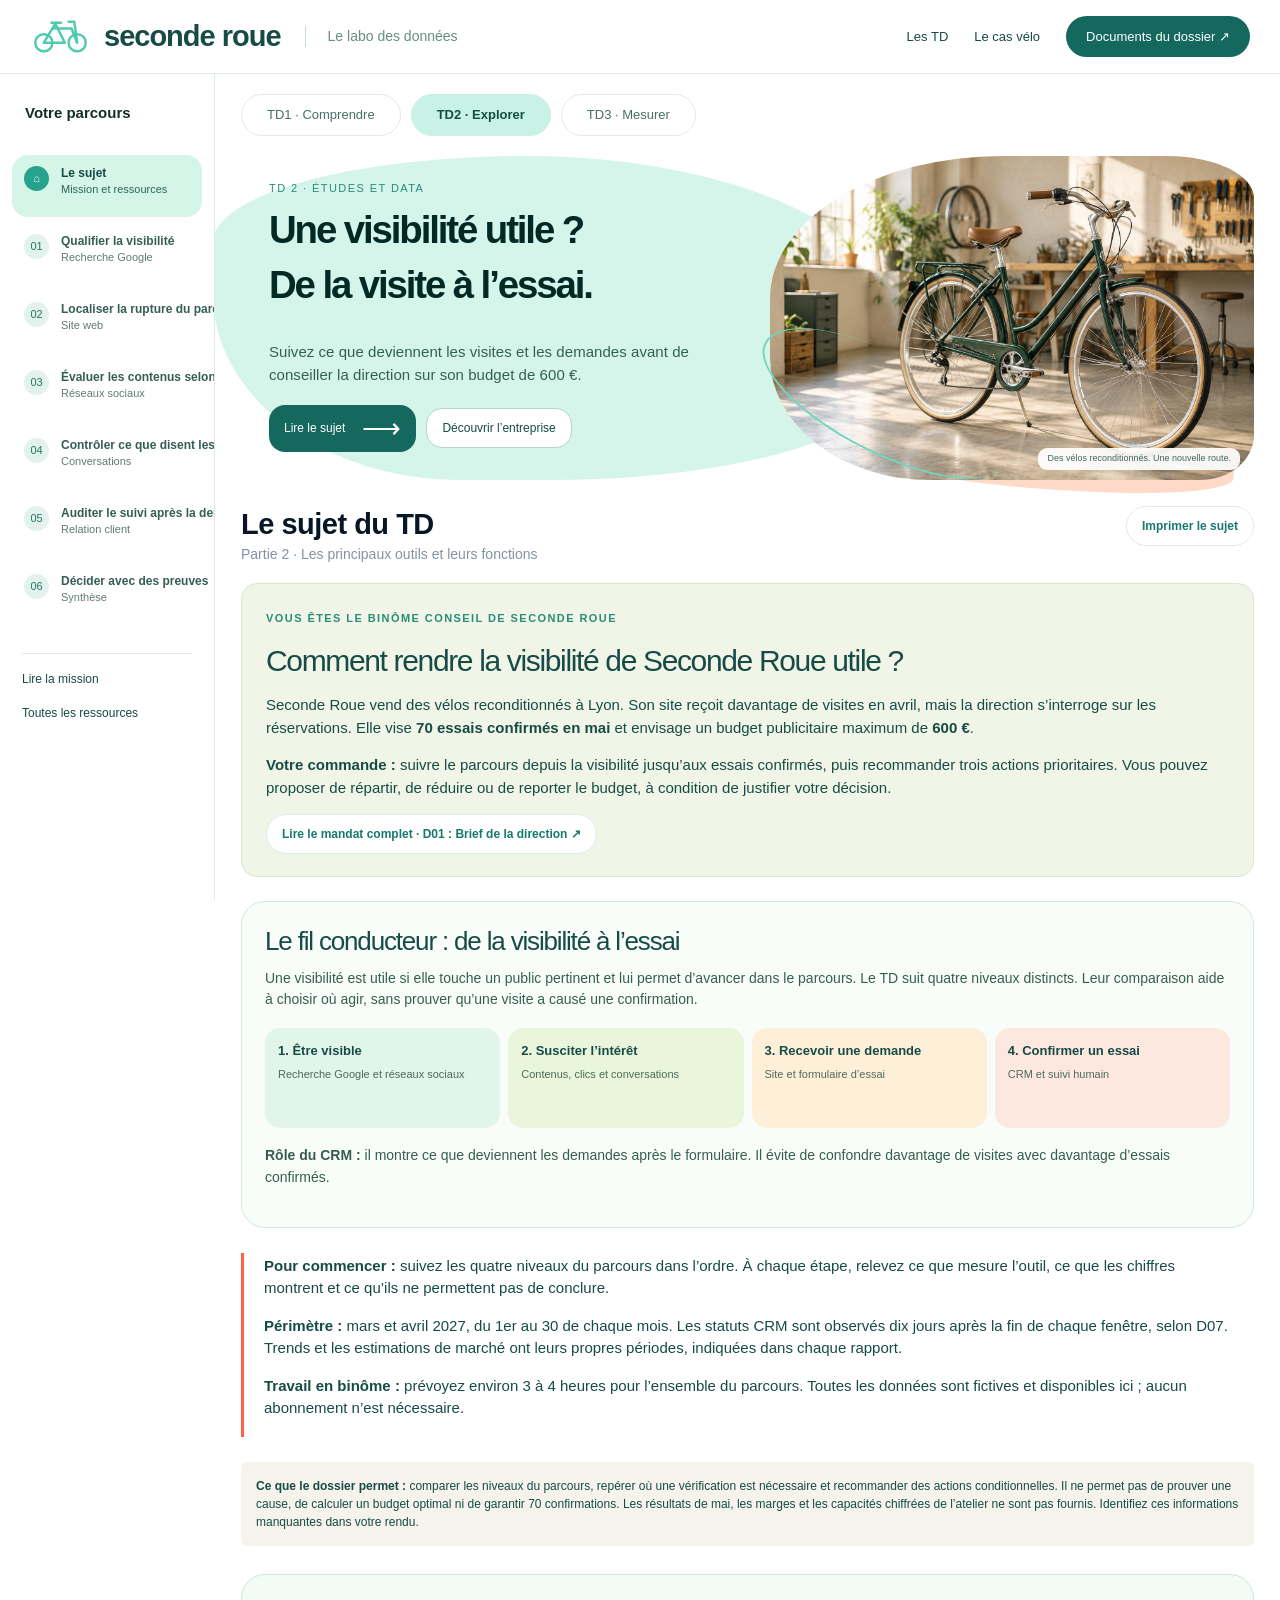
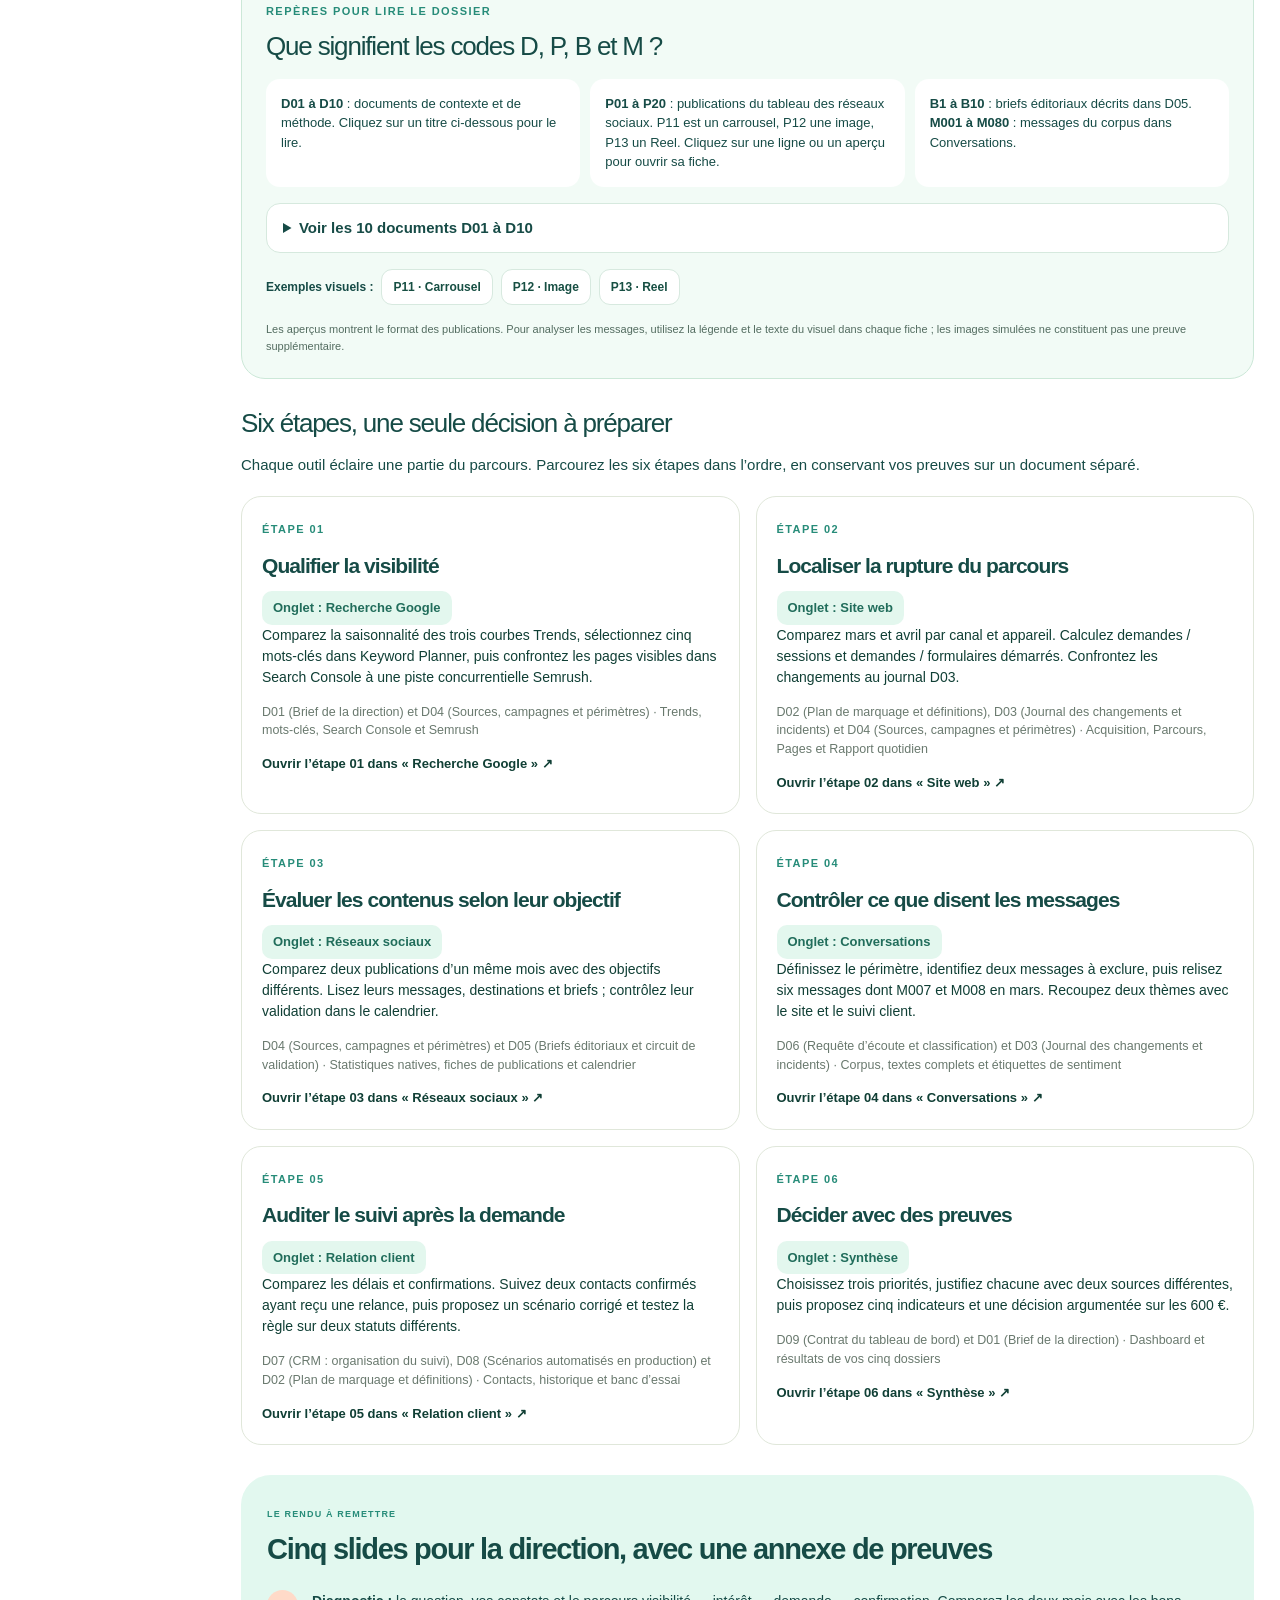
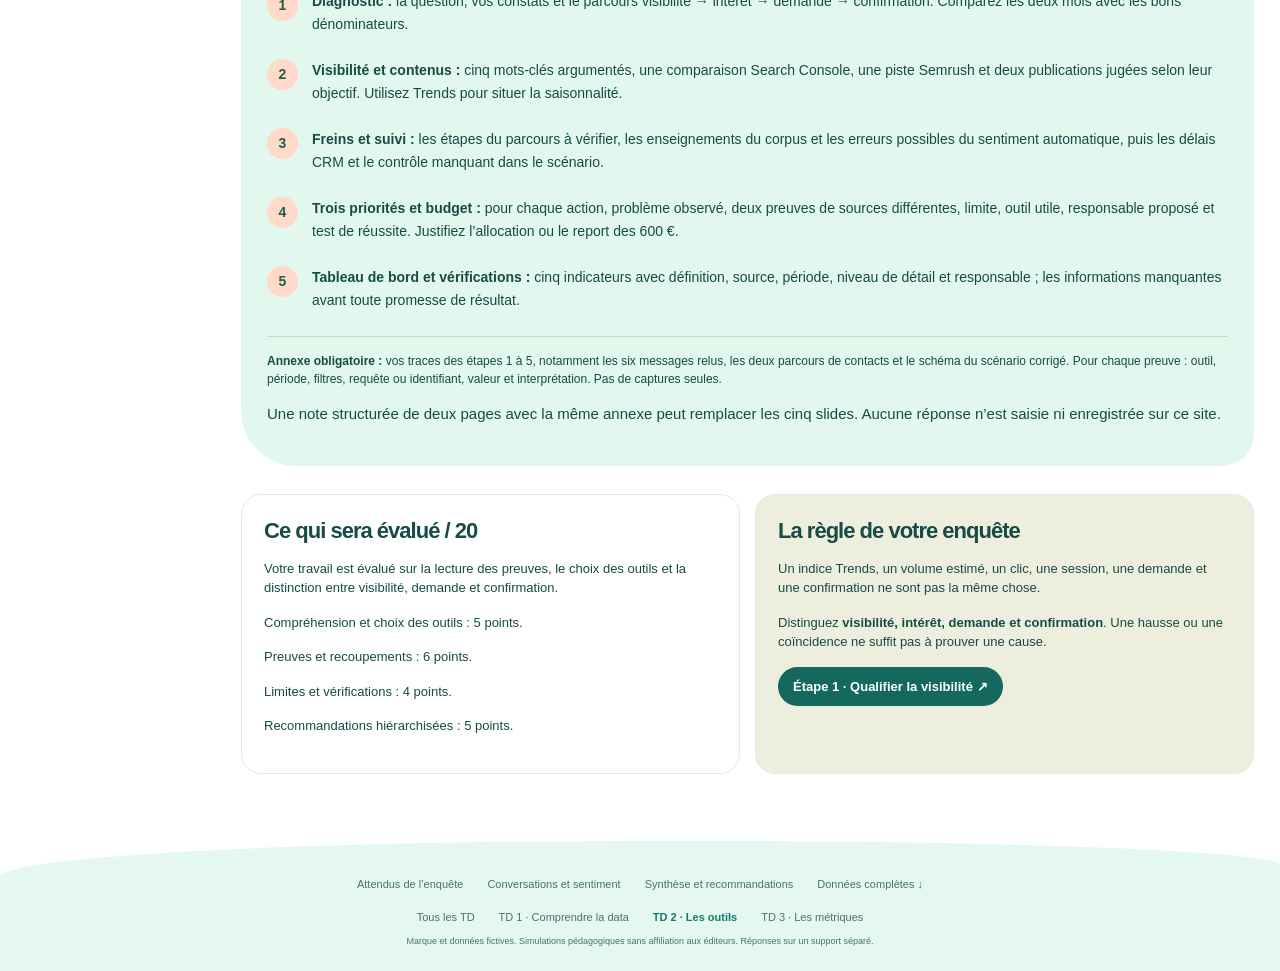
==== commit 4d6bb86e: "Add files via upload" ====
--- a/td2/index.html
+++ b/td2/index.html
@@ -1,7 +1,7 @@
-<!doctype html><html lang="fr"><head><meta charset="utf-8"><meta name="viewport" content="width=device-width,initial-scale=1"><meta name="theme-color" content="#103f35"><title>Seconde Roue | TD2 • Études et Data</title><link rel="stylesheet" href="style.css"><link rel="stylesheet" href="maquette.css"><link rel="stylesheet" href="pedagogie.css"><script defer src="data.js"></script><script defer src="lab.js"></script><script defer src="pedagogie.js"></script><script defer src="design.js"></script><link rel="stylesheet" href="../fresh.css"><script src="../fresh.js" defer></script></head><body data-fresh-td="2">
+<!doctype html><html lang="fr"><head><meta charset="utf-8"><meta name="viewport" content="width=device-width,initial-scale=1"><meta name="theme-color" content="#103f35"><title>Seconde Roue | TD2 • Études et Data</title><link rel="stylesheet" href="style.css"><link rel="stylesheet" href="maquette.css"><link rel="stylesheet" href="pedagogie.css"><script defer src="data.js"></script><script defer src="visuals.js"></script><script defer src="lab.js"></script><script defer src="pedagogie.js"></script><script defer src="design.js?v=20260930-subject"></script><link rel="stylesheet" href="../fresh.css"><link rel="stylesheet" href="visuals.css"><script src="../fresh.js" defer></script></head><body data-fresh-td="2">
 <a class="skip-content" href="#workspace">Aller à l’espace d’analyse</a>
 <header class="masthead"><a href="./" class="reference-logo" aria-label="seconde roue, accueil"></a><nav class="primary-nav" aria-label="Navigation principale"><a href="../index.html">Tous les TD</a><a href="#mission">Le sujet du TD</a><a href="#site">Les outils</a><a href="#documents">Les documents</a></nav><a class="open-folder" href="#mission">Ouvrir le dossier</a><button class="header-search" id="open-search" aria-label="Rechercher dans les données"><svg viewBox="0 0 24 24" aria-hidden="true"><circle cx="10" cy="10" r="6.5"/><path d="m15 15 5 5"/></svg></button><div class="brand-manifesto">DES<br>VÉLOS<br>POUR<br>DEMAIN<span></span></div></header>
-<section class="landing-hero" aria-labelledby="hero-title"><div class="landing-copy"><a href="../index.html" class="module-label" title="Revenir à l’accueil du module">TD 2 · ÉTUDES ET DATA</a><h1 id="hero-title"><span>La visibilité progresse.</span><span>Les réservations suivent-elles ?</span></h1><p>Explorez les données de Seconde Roue et construisez votre diagnostic.</p><div class="hero-buttons"><a class="start-investigation" href="#mission">Commencer l’enquête <span>⟶</span></a><button data-doc="D01" class="discover-company">Découvrir l’entreprise</button></div><div class="hero-signature"><span></span>DES VÉLOS DE SECONDE VIE<br>POUR UN AVENIR PLUS LOIN.</div></div><figure class="landing-figure"><div class="reference-photo" role="img" aria-label="Vélo de ville vert dans l’atelier Seconde Roue, visuel de la maquette approuvée"></div><figcaption>Des vélos reconditionnés. Une nouvelle route.</figcaption></figure></section>
+<section class="landing-hero" aria-labelledby="hero-title"><div class="landing-copy"><a href="../index.html" class="module-label" title="Revenir à l’accueil du module">TD 2 · ÉTUDES ET DATA</a><h1 id="hero-title"><span>Une visibilité utile ?</span><span>De la visite à l’essai.</span></h1><p>Suivez ce que deviennent les visites et les demandes avant de conseiller la direction sur son budget de 600 €.</p><div class="hero-buttons"><a class="start-investigation" href="#mission">Lire le sujet <span>⟶</span></a><button data-doc="D01" class="discover-company">Découvrir l’entreprise</button></div><div class="hero-signature"><span></span>DES VÉLOS DE SECONDE VIE<br>POUR UN AVENIR PLUS LOIN.</div></div><figure class="landing-figure"><div class="reference-photo" role="img" aria-label="Vélo de ville vert dans l’atelier Seconde Roue, visuel de la maquette approuvée"></div><figcaption>Des vélos reconditionnés. Une nouvelle route.</figcaption></figure></section>
 <section id="workspace" class="analysis-workspace" aria-label="Espace d’analyse"><aside class="analysis-sidebar"><div class="analysis-label">ESPACE D’ANALYSE</div><nav id="sections" aria-label="Dossiers du TD"></nav><div class="analysis-signature"><span></span>COMPRENDRE AUJOURD’HUI.<br>PLUS DE VÉLOS DEMAIN.</div></aside><main id="main" tabindex="-1"></main></section>
 <footer class="site-footer"><nav aria-label="Prolonger l’analyse"><a href="#mission">Attendus de l’enquête</a><a href="#ecoute">Conversations et sentiment</a><a href="#synthese">Synthèse et recommandations</a><a href="downloads/donnees-completes.json" download>Données complètes ↓</a></nav><br><nav aria-label="Travaux dirigés du module"><a href="../index.html">Tous les TD</a><a href="../td1/index.html">TD 1 · Comprendre la data</a><a href="./" aria-current="page">TD 2 · Les outils</a><a href="../td3/index.html">TD 3 · Les métriques</a></nav><p>Marque et données fictives. Simulations pédagogiques sans affiliation aux éditeurs. Réponses sur un support séparé.</p></footer><dialog id="detail"><button class="close" aria-label="Fermer">×</button><div id="detail-content"></div></dialog>
 </body></html>
--- a/td2/visuals.css
+++ b/td2/visuals.css
@@ -0,0 +1,57 @@
+body[data-fresh-td="2"] #sections a{border-radius:16px;align-items:flex-start;min-height:62px}
+body[data-fresh-td="2"] #sections .nav-copy{display:flex;flex-direction:column;gap:3px;min-width:0;line-height:1.2}
+body[data-fresh-td="2"] #sections .nav-copy strong{font-size:12px;color:inherit}
+body[data-fresh-td="2"] #sections .nav-copy small{font-size:11px;color:#607b70}
+body[data-fresh-td="2"] #sections a.active .nav-copy small{color:#2e665b}
+.assignment-tool,.work-tool{display:block;color:#216d5b;font-size:13px;font-weight:800}
+.assignment-tool{padding:7px 11px;background:#e3f7ee;border-radius:10px;width:fit-content}
+.resource-legend{margin:28px 0;padding:24px;background:#f2fbf6;border:1px solid #cce8d8;border-radius:24px}
+.resource-legend h2{margin:9px 0 16px}
+.resource-types{display:grid;grid-template-columns:repeat(3,minmax(0,1fr));gap:10px}
+.resource-types p{margin:0;background:#fff;padding:15px;border-radius:14px;font-size:13px;line-height:1.5}
+.resource-legend details{margin-top:16px;background:white;border:1px solid #d6e9de;border-radius:14px;padding:13px 16px}
+.resource-legend summary{font-weight:800;cursor:pointer}
+.resource-docs{display:grid;grid-template-columns:repeat(2,minmax(0,1fr));gap:8px;margin-top:15px}
+.resource-docs button,.resource-posts button{border:1px solid #d7e9df;background:white;color:#174f43;border-radius:11px;text-align:left;cursor:pointer;font:inherit}
+.resource-docs button{display:flex;gap:10px;align-items:flex-start;padding:11px;font-size:12px}
+.resource-docs button b{white-space:nowrap;color:#167761}
+.resource-posts{display:flex;align-items:center;flex-wrap:wrap;gap:8px;margin-top:16px;font-size:12px;font-weight:700}
+.resource-posts button{padding:8px 11px}
+.resource-warning{font-size:11px;color:#536c60;margin:16px 0 0}
+.useful-visibility{margin:24px 0;padding:23px;border:1px solid #cfe9dc;border-radius:24px;background:#f8fdf9}
+.useful-visibility h2{margin:0 0 10px}
+.useful-visibility p{font-size:14px;line-height:1.55;color:#365e50}
+.visibility-flow{display:grid;grid-template-columns:repeat(4,minmax(0,1fr));gap:8px;margin:17px 0}
+.visibility-flow div{position:relative;min-height:100px;padding:15px 13px;border-radius:15px;background:#e1f5ea;display:flex;flex-direction:column;gap:8px}
+.visibility-flow div:nth-child(2){background:#e9f6dc}.visibility-flow div:nth-child(3){background:#fef0d8}.visibility-flow div:nth-child(4){background:#fce8df}
+.visibility-flow b{font-size:13px;line-height:1.2}.visibility-flow span{font-size:11px;line-height:1.35;color:#4e6a59}
+.post-grid .post .publication-visual{height:210px;margin-bottom:12px}
+.publication-visual{position:relative;overflow:hidden;border-radius:16px;background:#e5f2ea;color:#153f36}
+.publication-visual .visual-brand{font-size:11px;font-weight:900;letter-spacing:.05em;text-transform:uppercase}
+.publication-visual .visual-hint{position:absolute;bottom:0;left:0;right:0;background:#ffffffeb;padding:6px 10px;font-size:10px;font-weight:800;color:#28594c}
+.carousel-visual{background:#d7f1e5;padding:13px}
+.carousel-stack{height:calc(100% - 15px);position:relative;display:flex;align-items:stretch;padding-right:27px}
+.carousel-slide{z-index:1;width:100%;background:linear-gradient(135deg,#e0f7e9 0%,#a5d8be 100%);border:2px solid #fff;border-radius:13px;position:relative;padding:16px;display:flex;flex-direction:column;justify-content:space-between;box-shadow:3px 5px 0 #498f79}
+.carousel-slide:after{content:'';position:absolute;width:90px;height:90px;right:11px;top:37px;background:url('assets/hero.png') center / cover;border-radius:50%;border:5px solid #fff}
+.carousel-next{position:absolute;right:0;top:10px;bottom:10px;width:52px;border:2px solid #fff;border-radius:12px;background:#efc9ae;transform:rotate(5deg)}
+.carousel-slide .visual-title{font-size:19px;line-height:1.08;font-weight:900;max-width:55%;position:relative;z-index:2}
+.carousel-slide .visual-cycle{font-size:24px;color:#f8a46b;position:absolute;right:100px;bottom:15px}
+.carousel-slide .visual-page{font-size:10px;font-weight:900;align-self:end}
+.image-visual{background:#e8efe6;padding:11px}
+.image-frame{height:calc(100% - 15px);border-radius:11px;background:linear-gradient(#162e2180,#162e2140),url('assets/hero.png') center / cover;color:white;padding:13px;display:flex;flex-direction:column;justify-content:space-between}
+.image-title{font-size:22px;line-height:1.1;font-weight:900;max-width:75%;text-shadow:0 2px 5px #10291a}
+.reel-visual{background:#d6e8dd;padding:8px;display:grid;place-items:center}
+.reel-frame{height:calc(100% - 10px);width:54%;min-width:120px;border-radius:14px;background:linear-gradient(#142f2399,#142f2344 50%,#142f23a8),url('assets/hero.png') center / cover;position:relative;color:white;padding:11px;display:flex;flex-direction:column;justify-content:space-between;box-shadow:0 7px 17px #163b2a30}
+.reel-play{position:absolute;left:50%;top:48%;transform:translate(-50%,-50%);display:grid;place-items:center;width:46px;height:46px;border:2px solid #fff;border-radius:50%;background:#ffffff44;font-size:17px}
+.reel-title{font-size:17px;font-weight:900;line-height:1.05;text-shadow:0 2px 5px #112c1d}
+.reel-progress{height:3px;background:#ffffff77;border-radius:5px}
+.reel-progress i{display:block;width:34%;height:100%;background:white;border-radius:5px}
+.text-visual{display:grid;place-items:center;text-align:center;padding:25px;background:#e5f2e9;font-weight:900;font-size:18px}
+.post-evidence .publication-visual{height:320px;max-width:480px;margin:12px auto 18px}
+.post-evidence .carousel-slide .visual-title{font-size:32px}
+.post-evidence .carousel-slide:after{width:145px;height:145px;right:22px;top:55px}
+.post-evidence .image-title{font-size:35px}
+.post-evidence .reel-title{font-size:25px}
+.visual-evidence-note{font-size:13px;padding:12px;background:#f1f7f3;border-radius:10px}
+@media(max-width:800px){.resource-types{grid-template-columns:1fr}.resource-docs{grid-template-columns:1fr}.visibility-flow{grid-template-columns:repeat(2,minmax(0,1fr))}body[data-fresh-td="2"] #sections a{min-width:190px}.post-evidence .publication-visual{height:260px}}
+@media(max-width:460px){.visibility-flow{grid-template-columns:1fr}}
